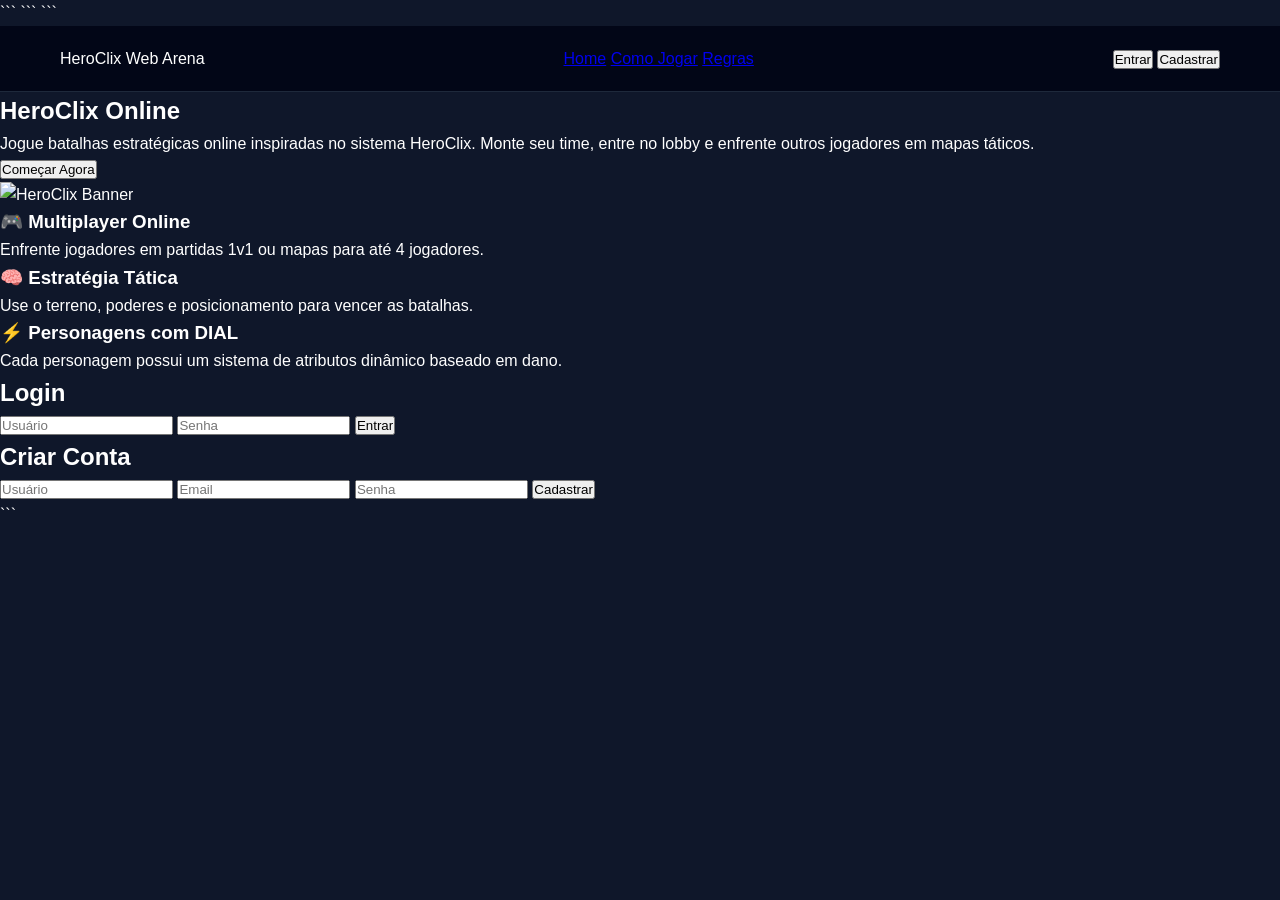
==== client/index.html @ 5ecfff5f "index.html-css-js iniciei com coisas simples, na próxima vou estilizar melhor e deixar funcional o s" ====
<!DOCTYPE html>
<html lang="en">
<head>
    <meta charset="UTF-8">
    <meta name="viewport" content="width=device-width, initial-scale=1.0">
    <title>Document</title>
</head>
<body>
    <!DOCTYPE html>

<html lang="pt-br">

<head>
    <meta charset="UTF-8">
    <title>HeroClix Web Arena</title>

```
<link rel="stylesheet" href="css/style.css">

<meta name="viewport" content="width=device-width, initial-scale=1.0">
```

</head>

<body>

```
<!-- NAVBAR -->

<header class="navbar">

    <div class="logo">
        HeroClix Web Arena
    </div>

    <nav>
        <a href="#">Home</a>
        <a href="#">Como Jogar</a>
        <a href="#">Regras</a>
    </nav>

    <div class="login-area">
        <button id="loginBtn">Entrar</button>
        <button id="registerBtn">Cadastrar</button>
    </div>

</header>

<!-- HERO / APRESENTAÇÃO -->

<section class="hero">

    <div class="hero-text">

        <h1>HeroClix Online</h1>

        <p>
            Jogue batalhas estratégicas online inspiradas no sistema HeroClix.
            Monte seu time, entre no lobby e enfrente outros jogadores em mapas táticos.
        </p>

        <button class="play-btn">Começar Agora</button>

    </div>

    <div class="hero-image">

        <img src="assets/sprites/ui/hero-banner.png" alt="HeroClix Banner">

    </div>

</section>


<!-- FEATURES -->

<section class="features">

    <div class="feature">

        <h3>🎮 Multiplayer Online</h3>

        <p>
            Enfrente jogadores em partidas 1v1 ou mapas para até 4 jogadores.
        </p>

    </div>

    <div class="feature">

        <h3>🧠 Estratégia Tática</h3>

        <p>
            Use o terreno, poderes e posicionamento para vencer as batalhas.
        </p>

    </div>

    <div class="feature">

        <h3>⚡ Personagens com DIAL</h3>

        <p>
            Cada personagem possui um sistema de atributos dinâmico baseado em dano.
        </p>

    </div>

</section>


<!-- LOGIN MODAL -->

<div class="modal" id="loginModal">

    <div class="modal-content">

        <h2>Login</h2>

        <input type="text" placeholder="Usuário">

        <input type="password" placeholder="Senha">

        <button>Entrar</button>

    </div>

</div>


<!-- REGISTER MODAL -->

<div class="modal" id="registerModal">

    <div class="modal-content">

        <h2>Criar Conta</h2>

        <input type="text" placeholder="Usuário">

        <input type="email" placeholder="Email">

        <input type="password" placeholder="Senha">

        <button>Cadastrar</button>

    </div>

</div>
```

<script src="js/game.js"></script>

</body>

</html>

    
</body>
</html>
---- client/css/style.css ----
/* RESET BÁSICO */

*{
margin:0;
padding:0;
box-sizing:border-box;
font-family: "Segoe UI", sans-serif;
}

body{
background:#0f172a;
color:white;
line-height:1.6;
}

/* NAVBAR */

.navbar{
display:flex;
justify-content:space-between;
align-items:center;
padding:20px 60px;
background:#020617;
border-bottom:1px solid #1e293b;
}
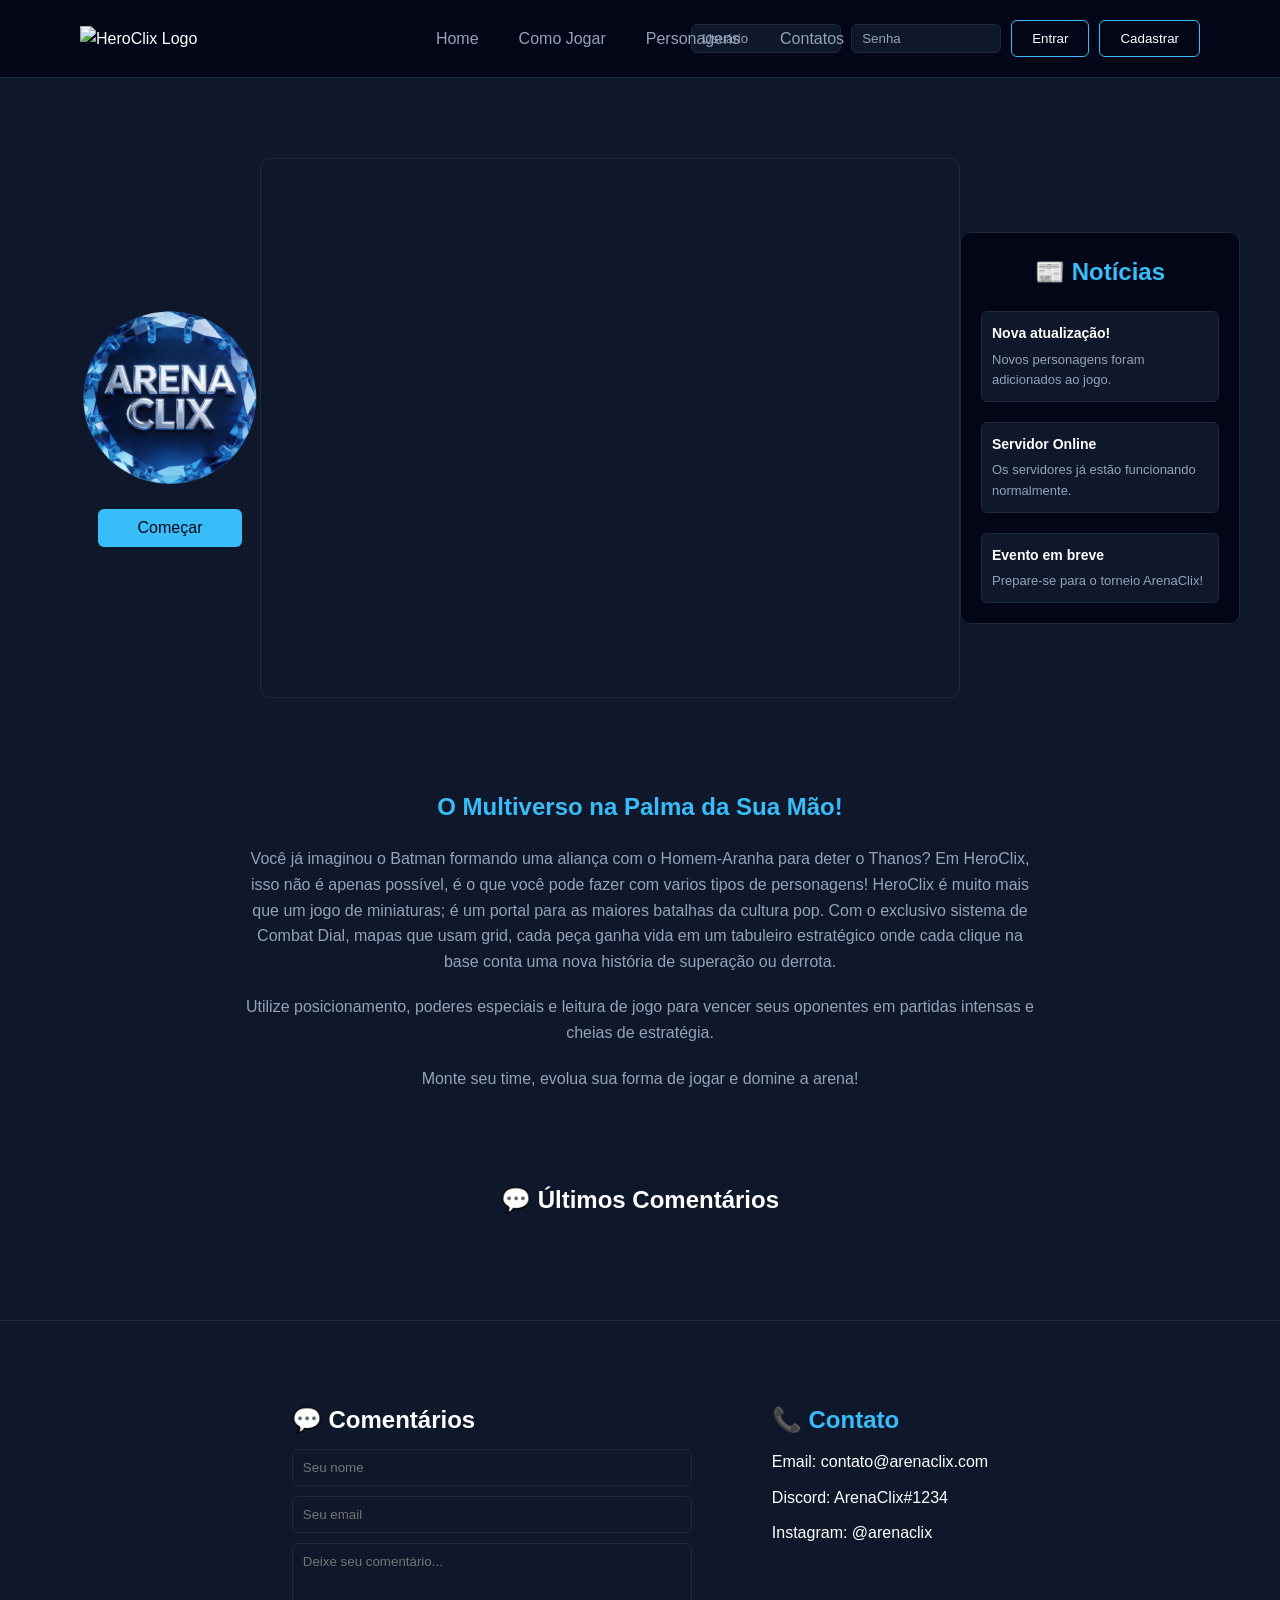
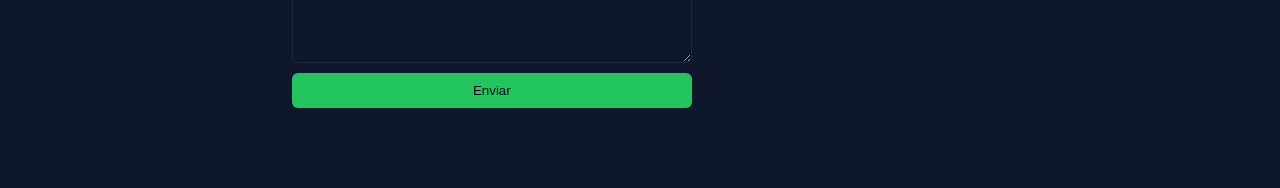
==== commit 93018e42: "criamos-paginas-comojogar-personagens hoje mudamos a logo, criamos a pagina como jogar de um jeito s" ====
--- a/client/index.html
+++ b/client/index.html
@@ -1,160 +1,151 @@
 <!DOCTYPE html>
-<html lang="en">
-<head>
-    <meta charset="UTF-8">
-    <meta name="viewport" content="width=device-width, initial-scale=1.0">
-    <title>Document</title>
-</head>
-<body>
-    <!DOCTYPE html>
-
 <html lang="pt-br">
 
 <head>
     <meta charset="UTF-8">
     <title>HeroClix Web Arena</title>
+    <meta name="viewport" content="width=device-width, initial-scale=1.0">
 
-```
-<link rel="stylesheet" href="css/style.css">
-
-<meta name="viewport" content="width=device-width, initial-scale=1.0">
-```
-
+    <link rel="stylesheet" href="css/style.css">
 </head>
 
 <body>
 
-```
-<!-- NAVBAR -->
+    <!-- NAVBAR -->
+    <header class="navbar">
+        <div class="logo">
+            <img src="assets/sprites/ui/logo.png" alt="HeroClix Logo">
+        </div>
 
-<header class="navbar">
+        <nav>
+            <a href="#">Home</a>
+            <a href="pages/como-jogar.html">Como Jogar</a>
+            <a href="pages/personagens.html">Personagens</a>
+            <a href="#">Contatos</a>
+        </nav>
 
-    <div class="logo">
-        HeroClix Web Arena
-    </div>
+        <div class="login-area">
 
-    <nav>
-        <a href="#">Home</a>
-        <a href="#">Como Jogar</a>
-        <a href="#">Regras</a>
-    </nav>
+            <input type="text" id="usernameInput" placeholder="Usuário">
+            <input type="password" id="passwordInput" placeholder="Senha">
 
-    <div class="login-area">
-        <button id="loginBtn">Entrar</button>
-        <button id="registerBtn">Cadastrar</button>
-    </div>
+            <span id="userDisplay" style="display: none;"></span>
 
-</header>
+            <button id="loginBtn" class="btn-outline">Entrar</button>
+            <button id="registerBtn" class="btn-outline">Cadastrar</button>
 
-<!-- HERO / APRESENTAÇÃO -->
+        </div>
+    </header>
 
-<section class="hero">
+    <!-- HERO / APRESENTAÇÃO -->
+    <section class="hero">
+        <!-- LOGO + BOTÃO (DIREITA) -->
+        <div class="hero-side">
+            <img id="gameLogo" src="assets/sprites/ui/Logo2.png" alt="Logo do jogo">
 
-    <div class="hero-text">
+            <button id="playBtn" class="play-btn">Começar</button>
+        </div>
 
-        <h1>HeroClix Online</h1>
+        <!-- VIDEO (ESQUERDA) -->
+        <div class="hero-video">
+            <iframe width="560" height="315" src="https://www.youtube.com/embed/H7Nf-m6WGl4?si=T85PKCXpDRwwx843"
+                title="YouTube video player" frameborder="0"
+                allow="accelerometer; autoplay; clipboard-write; encrypted-media; gyroscope; picture-in-picture; web-share"
+                referrerpolicy="strict-origin-when-cross-origin" allowfullscreen></iframe>
+        </div>
+
+
+
+        <!-- NOTÍCIAS (ESQUERDA) -->
+        <div class="hero-news">
+
+            <h2>📰 Notícias</h2>
+
+            <div class="news-item">
+                <h4>Nova atualização!</h4>
+                <p>Novos personagens foram adicionados ao jogo.</p>
+            </div>
+
+            <div class="news-item">
+                <h4>Servidor Online</h4>
+                <p>Os servidores já estão funcionando normalmente.</p>
+            </div>
+
+            <div class="news-item">
+                <h4>Evento em breve</h4>
+                <p>Prepare-se para o torneio ArenaClix!</p>
+            </div>
+
+        </div>
+
+    </section>
+
+    <!----- SOBRE O JOGO ----->
+    <section class="about-game">
+
+        <h2> O Multiverso na Palma da Sua Mão!</h2>
 
         <p>
-            Jogue batalhas estratégicas online inspiradas no sistema HeroClix.
-            Monte seu time, entre no lobby e enfrente outros jogadores em mapas táticos.
+
+            Você já imaginou o Batman formando uma aliança com o Homem-Aranha para deter o Thanos? Em HeroClix, isso não
+            é apenas possível, é o que você pode fazer com varios tipos de personagens!
+            HeroClix é muito mais que um jogo de miniaturas; é um portal para as maiores batalhas da cultura pop. Com o
+            exclusivo sistema de Combat Dial, mapas que usam grid, cada peça ganha vida em um tabuleiro estratégico onde
+            cada clique na base conta uma nova história de superação ou derrota.
         </p>
 
-        <button class="play-btn">Começar Agora</button>
-
-    </div>
-
-    <div class="hero-image">
-
-        <img src="assets/sprites/ui/hero-banner.png" alt="HeroClix Banner">
-
-    </div>
-
-</section>
-
-
-<!-- FEATURES -->
-
-<section class="features">
-
-    <div class="feature">
-
-        <h3>🎮 Multiplayer Online</h3>
+        <p>
+            Utilize posicionamento, poderes especiais e leitura de jogo para vencer seus oponentes
+            em partidas intensas e cheias de estratégia.
+        </p>
 
         <p>
-            Enfrente jogadores em partidas 1v1 ou mapas para até 4 jogadores.
+            Monte seu time, evolua sua forma de jogar e domine a arena!
         </p>
 
-    </div>
+    </section>
 
-    <div class="feature">
+    <!-----LISTA DE COMENTARIOS----->
 
-        <h3>🧠 Estratégia Tática</h3>
+    <section class="comments-display">
 
-        <p>
-            Use o terreno, poderes e posicionamento para vencer as batalhas.
-        </p>
+        <h2>💬 Últimos Comentários</h2>
 
-    </div>
+        <div id="commentsList"></div>
 
-    <div class="feature">
+    </section>
 
-        <h3>⚡ Personagens com DIAL</h3>
+    <!-- COMENTÁRIOS E CONTATO -->
 
-        <p>
-            Cada personagem possui um sistema de atributos dinâmico baseado em dano.
-        </p>
+    <section class="community">
 
-    </div>
+        <div class="comments">
 
-</section>
+            <h2>💬 Comentários</h2>
 
+            <input type="text" id="nameInput" placeholder="Seu nome">
+            <input type="email" id="emailInput" placeholder="Seu email">
 
-<!-- LOGIN MODAL -->
+            <textarea id="commentInput" placeholder="Deixe seu comentário..."></textarea>
 
-<div class="modal" id="loginModal">
+            <button id="sendComment" class="btn-comment">Enviar</button>
 
-    <div class="modal-content">
+        </div>
 
-        <h2>Login</h2>
+        <div class="contact">
 
-        <input type="text" placeholder="Usuário">
+            <h2>📞 Contato</h2>
 
-        <input type="password" placeholder="Senha">
+            <p>Email: contato@arenaclix.com</p>
+            <p>Discord: ArenaClix#1234</p>
+            <p>Instagram: @arenaclix</p>
 
-        <button>Entrar</button>
+        </div>
 
-    </div>
+    </section>
 
-</div>
-
-
-<!-- REGISTER MODAL -->
-
-<div class="modal" id="registerModal">
-
-    <div class="modal-content">
-
-        <h2>Criar Conta</h2>
-
-        <input type="text" placeholder="Usuário">
-
-        <input type="email" placeholder="Email">
-
-        <input type="password" placeholder="Senha">
-
-        <button>Cadastrar</button>
-
-    </div>
-
-</div>
-```
-
-<script src="js/game.js"></script>
+    <script src="js/game.js"></script>
 
 </body>
 
-</html>
-
-    
-</body>
 </html>
--- a/client/css/style.css
+++ b/client/css/style.css
@@ -1,25 +1,404 @@
-/* RESET BÁSICO */
-
-*{
-margin:0;
-padding:0;
-box-sizing:border-box;
-font-family: "Segoe UI", sans-serif;
-}
-
-body{
-background:#0f172a;
-color:white;
-line-height:1.6;
+:root {
+    /*-----CORES PRINCIPAIS-----*/
+
+    --color-bg: #0f172a;
+    --color-bg-dark: #020617;
+    --color-primary: #38bdf8;
+    --color-secondary: #22c55e;
+
+    --color-text: #ffffff;
+    --color-text-soft: #94a3b8;
+
+    --color-border: #1e293b;
+
+    /* ----TIPOGRAFIA-----*/
+
+    --font-main: "Segoe UI", sans-serif;
+
+    --font-size-small: 14px;
+    --font-size-normal: 16px;
+    --font-size-title: 24px;
+    --font-size-hero: 42px;
+
+    /*-----ESPAÇAMENTO-----*/
+
+    --spacing-xs: 5px;
+    --spacing-sm: 10px;
+    --spacing-md: 20px;
+    --spacing-lg: 40px;
+    --spacing-xl: 80px;
+
+    /*-----BORDAS-----*/
+
+    --radius-small: 6px;
+    --radius-medium: 10px;
+    --radius-large: 20px;
+
+    /*-----TRANSIÇÕES-----*/
+
+    --transition-fast: 0.2s;
+    --transition-normal: 0.3s;
+}
+
+* {
+    margin: 0;
+    padding: 0;
+    box-sizing: border-box;
+    font-family: "Segoe UI", sans-serif;
+}
+
+/*------header----*/
+
+.logo img {
+    height: 50px;
+}
+
+body {
+    background: var(--color-bg);
+    color: var(--color-text);
+    font-family: var(--font-main);
+    font-size: var(--font-size-normal);
+    line-height: 1.6;
 }
 
 /* NAVBAR */
 
-.navbar{
-display:flex;
-justify-content:space-between;
-align-items:center;
-padding:20px 60px;
-background:#020617;
-border-bottom:1px solid #1e293b;
-}
+.navbar {
+    display: flex;
+    justify-content: space-between;
+    align-items: center;
+
+    padding: var(--spacing-md) var(--spacing-xl);
+
+    background: var(--color-bg-dark);
+    border-bottom: 1px solid var(--color-border);
+
+    position: relative; /* IMPORTANTE */
+}
+.navbar nav {
+    position: absolute;
+    left: 50vw; /* usa viewport real */
+    transform: translateX(-50%);
+
+    display: flex;
+    gap: var(--spacing-md);
+}
+
+.navbar nav a {
+    margin: 0 var(--spacing-sm);
+    text-decoration: none;
+    color: var(--color-text-soft);
+
+    transition: var(--transition-normal);
+    position: relative;
+}
+
+.navbar nav a:hover {
+    color: var(--color-primary);
+}
+
+.navbar nav a::after {
+    content: "";
+    position: absolute;
+    left: 0;
+    bottom: -5px;
+
+    width: 0%;
+    height: 2px;
+
+    background: var(--color-primary);
+
+    transition: var(--transition-normal);
+}
+
+.navbar nav a:hover::after {
+    width: 100%;
+}
+
+button {
+    font-family: var(--font-main);
+    border-radius: var(--radius-small);
+    padding: var(--spacing-sm) var(--spacing-md);
+    cursor: pointer;
+    transition: var(--transition-normal);
+    border: none;
+}
+
+#loginBtn {
+    background: transparent;
+    color: var(--color-text);
+    border: 1px solid var(--color-primary);
+}
+
+#loginBtn:hover {
+    background: var(--color-primary);
+}
+#userDisplay {
+    color: var(--color-primary);
+    font-size: var(--font-size-small);
+}
+#registerBtn {
+    background: transparent;
+    color: var(--color-text);
+    border: 1px solid var(--color-primary);
+}
+
+#registerBtn:hover {
+    background: var(--color-primary);
+}
+
+.login-area {
+    display: flex;
+    align-items: center;
+    gap: var(--spacing-sm);
+}
+
+.login-area input {
+    padding: 6px 10px;
+    border-radius: var(--radius-small);
+    border: 1px solid var(--color-border);
+
+    background: var(--color-bg);
+    color: var(--color-text);
+
+    width: 150px;
+}
+
+.login-area input::placeholder {
+    color: var(--color-text-soft);
+}
+
+/*-----Apresentação-----*/
+
+.hero {
+    display: grid;
+    grid-template-columns: 1fr auto 1fr;
+
+    align-items: center;
+    padding: var(--spacing-xl);
+}
+
+/* VIDEO */
+.hero-side {
+    justify-self: start;
+}
+
+.hero-news {
+    justify-self: end;
+}
+.hero-video {
+    display: flex;
+    justify-content: center;
+    align-items: center;
+}
+.hero-video iframe {
+    width: 700px;
+    height: 540px;
+    border-radius: var(--radius-medium);
+    border: 1px solid var(--color-border);
+}
+
+/* NOTÍCIAS */
+
+.hero-news {
+    width: 280px;
+    background: var(--color-bg-dark);
+    border: 1px solid var(--color-border);
+    border-radius: var(--radius-medium);
+
+    padding: var(--spacing-md);
+
+    display: flex;
+    flex-direction: column;
+    gap: var(--spacing-md);
+}
+
+.hero-news h2 {
+    font-size: var(--font-size-title);
+    color: var(--color-primary);
+    text-align: center;
+}
+
+/* ITEM DE NOTÍCIA */
+
+.news-item {
+    background: var(--color-bg);
+    padding: var(--spacing-sm);
+    border-radius: var(--radius-small);
+    border: 1px solid var(--color-border);
+
+    transition: var(--transition-normal);
+}
+
+.news-item:hover {
+    transform: translateY(-3px);
+    border-color: var(--color-primary);
+}
+
+.news-item h4 {
+    font-size: 14px;
+    margin-bottom: 5px;
+}
+
+.news-item p {
+    font-size: 13px;
+    color: var(--color-text-soft);
+}
+
+/* LADO DIREITO */
+
+.hero-side {
+    display: flex;
+    flex-direction: column;
+    align-items: center;
+    gap: var(--spacing-md);
+}
+
+/* LOGO */
+
+#gameLogo {
+    width: 180px;
+    transition: transform 0.2s ease;
+}
+
+/* BOTÃO */
+
+.play-btn {
+    background: var(--color-primary);
+    color: var(--color-bg-dark);
+    font-size: var(--font-size-normal);
+    padding: var(--spacing-sm) var(--spacing-lg);
+}
+
+.play-btn:hover {
+    opacity: 0.8;
+}
+
+/* ANIMAÇÃO TICK (IMPORTANTE) */
+
+.tick-rotate {
+    animation: tickRotate 0.3s linear;
+}
+
+@keyframes tickRotate {
+    0% {
+        transform: rotate(0deg);
+    }
+
+    100% {
+        transform: rotate(45deg);
+    }
+}
+
+/*-----SOBRE O JOGO-----*/
+.about-game {
+    padding: var(--spacing-sm);
+    text-align: center;
+
+    display: flex;
+    flex-direction: column;
+    gap: var(--spacing-md);
+}
+
+.about-game h2 {
+    font-size: var(--font-size-title);
+    color: var(--color-primary);
+}
+
+.about-game p {
+    max-width: 800px;
+    margin: 0 auto;
+    color: var(--color-text-soft);
+}
+
+/*-----COMENTARIOS E CONTATOS-----*/
+
+.community {
+    display: flex;
+    justify-content: center;
+    gap: var(--spacing-xl);
+
+    padding: var(--spacing-xl);
+
+    border-top: 1px solid var(--color-border);
+}
+/*-----LISTA COMENTARIOS-----*/
+
+.comments-display {
+    padding: var(--spacing-xl);
+    text-align: center;
+
+    display: flex;
+    flex-direction: column;
+    gap: var(--spacing-md);
+}
+
+#commentsList {
+    display: flex;
+    justify-content: center;
+    gap: var(--spacing-md);
+}
+
+.comment-card {
+    background: var(--color-bg-dark);
+    border: 1px solid var(--color-border);
+    border-radius: var(--radius-medium);
+
+    padding: var(--spacing-md);
+    width: 250px;
+
+    text-align: left;
+}
+
+.comment-card h4 {
+    color: var(--color-primary);
+    font-size: 14px;
+}
+
+.comment-card p {
+    font-size: 13px;
+    color: var(--color-text-soft);
+}
+/* -----COMENTÁRIOS----- */
+
+.comments {
+    display: flex;
+    flex-direction: column;
+    gap: var(--spacing-sm);
+    width: 400px;
+}
+
+.comments textarea {
+    height: 120px;
+    padding: var(--spacing-sm);
+
+    border-radius: var(--radius-small);
+    border: 1px solid var(--color-border);
+
+    background: var(--color-bg);
+    color: var(--color-text);
+}
+
+.btn-comment {
+    background: var(--color-secondary);
+    color: var(--color-bg-dark);
+}
+.comments input {
+    padding: var(--spacing-sm);
+    border-radius: var(--radius-small);
+    border: 1px solid var(--color-border);
+
+    background: var(--color-bg);
+    color: var(--color-text);
+}
+/* CONTATO */
+
+.contact {
+    display: flex;
+    flex-direction: column;
+    gap: var(--spacing-sm);
+}
+
+.contact h2 {
+    color: var(--color-primary);
+}
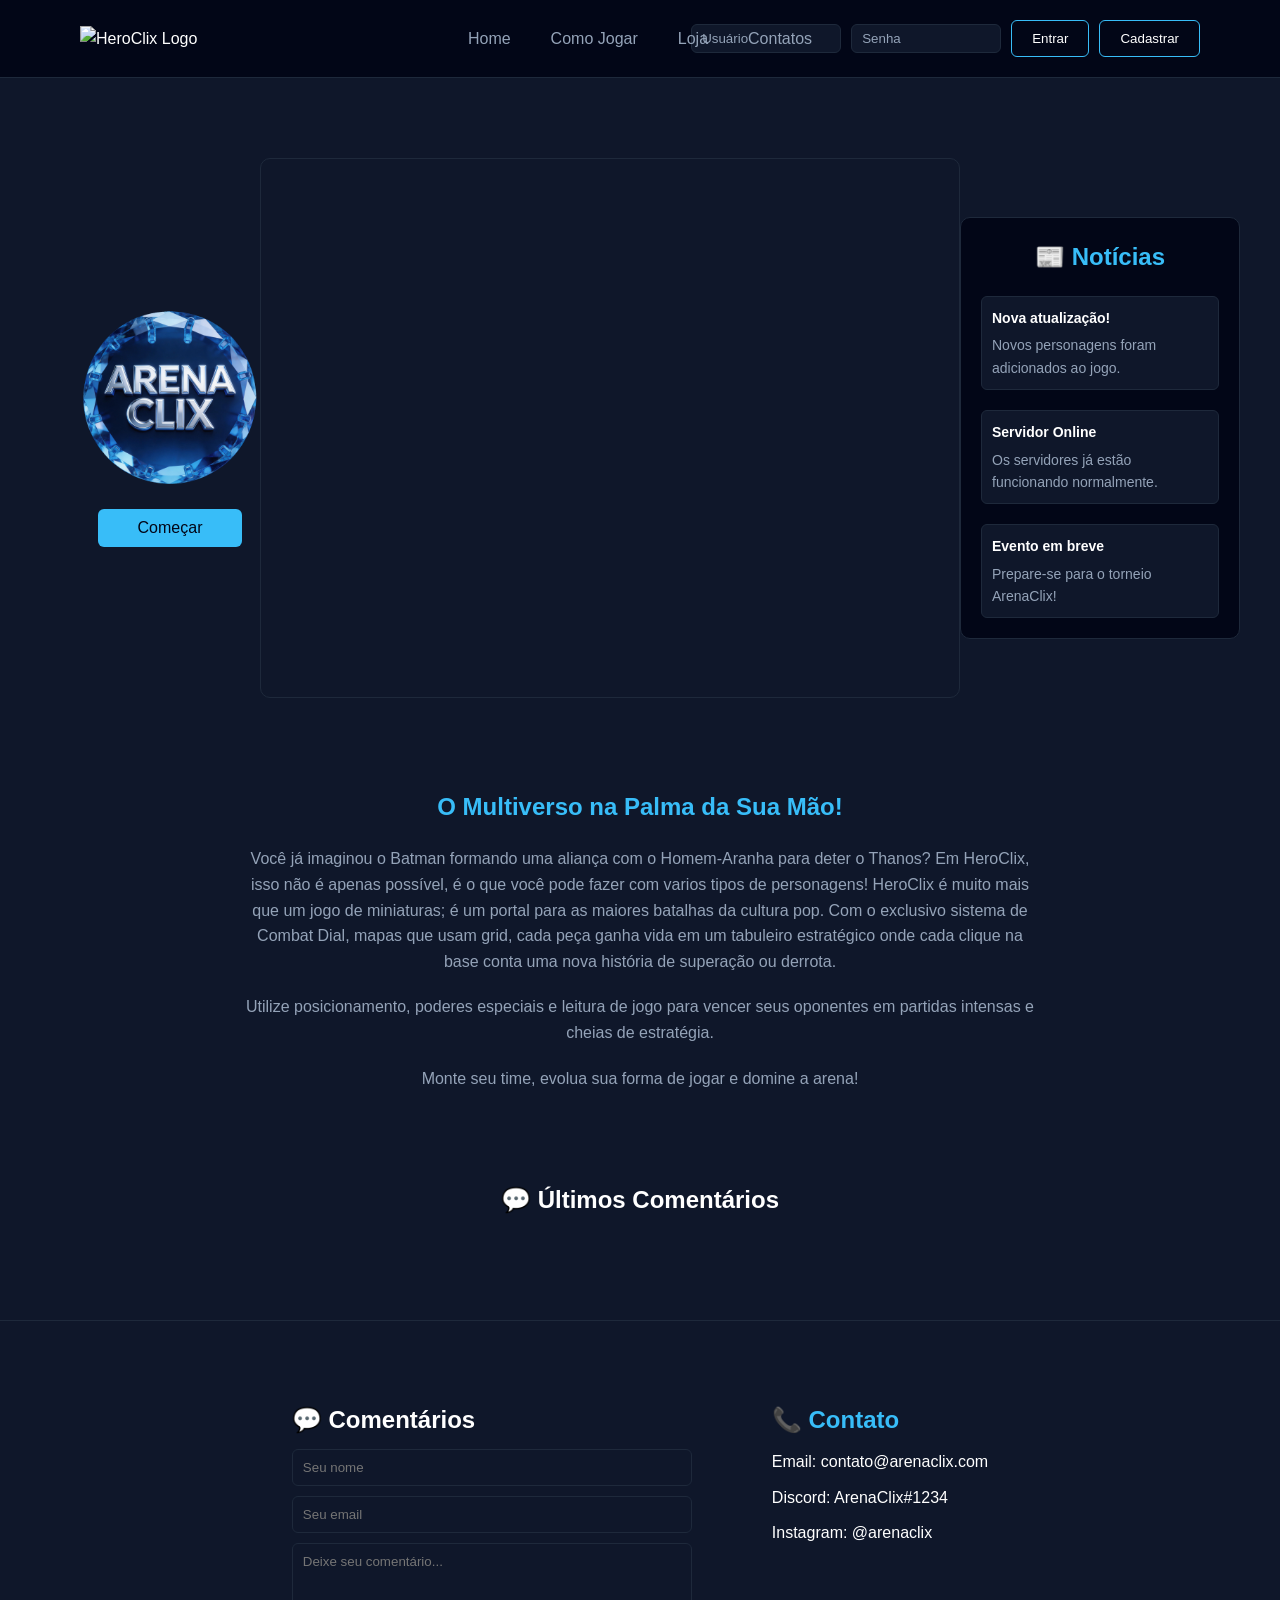
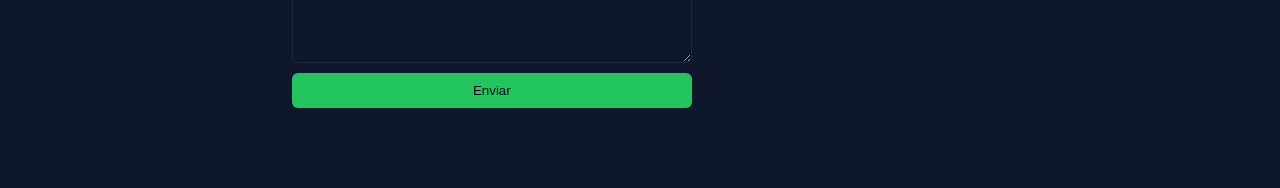
==== commit c4f416df: "muita coisa acntecendo!" ====
--- a/client/index.html
+++ b/client/index.html
@@ -20,8 +20,12 @@
         <nav>
             <a href="#">Home</a>
             <a href="pages/como-jogar.html">Como Jogar</a>
-            <a href="pages/personagens.html">Personagens</a>
+            <a href="pages/loja.html">Loja</a>
+            <a href="pages/inventario.html" id="inventoryLink" style="display: none;">
+    Inventário
+</a>
             <a href="#">Contatos</a>
+            
         </nav>
 
         <div class="login-area">
--- a/client/css/style.css
+++ b/client/css/style.css
@@ -73,11 +73,11 @@
     background: var(--color-bg-dark);
     border-bottom: 1px solid var(--color-border);
 
-    position: relative; /* IMPORTANTE */
+    position: relative;
 }
 .navbar nav {
     position: absolute;
-    left: 50vw; /* usa viewport real */
+    left: 50vw; 
     transform: translateX(-50%);
 
     display: flex;
@@ -236,12 +236,12 @@
 }
 
 .news-item h4 {
-    font-size: 14px;
+    font-size: var(--font-size-small);
     margin-bottom: 5px;
 }
 
 .news-item p {
-    font-size: 13px;
+    font-size: var(--font-size-small);
     color: var(--color-text-soft);
 }
 
@@ -352,11 +352,11 @@
 
 .comment-card h4 {
     color: var(--color-primary);
-    font-size: 14px;
+    font-size: var(--font-size-small);
 }
 
 .comment-card p {
-    font-size: 13px;
+    font-size: var(--font-size-small);
     color: var(--color-text-soft);
 }
 /* -----COMENTÁRIOS----- */
